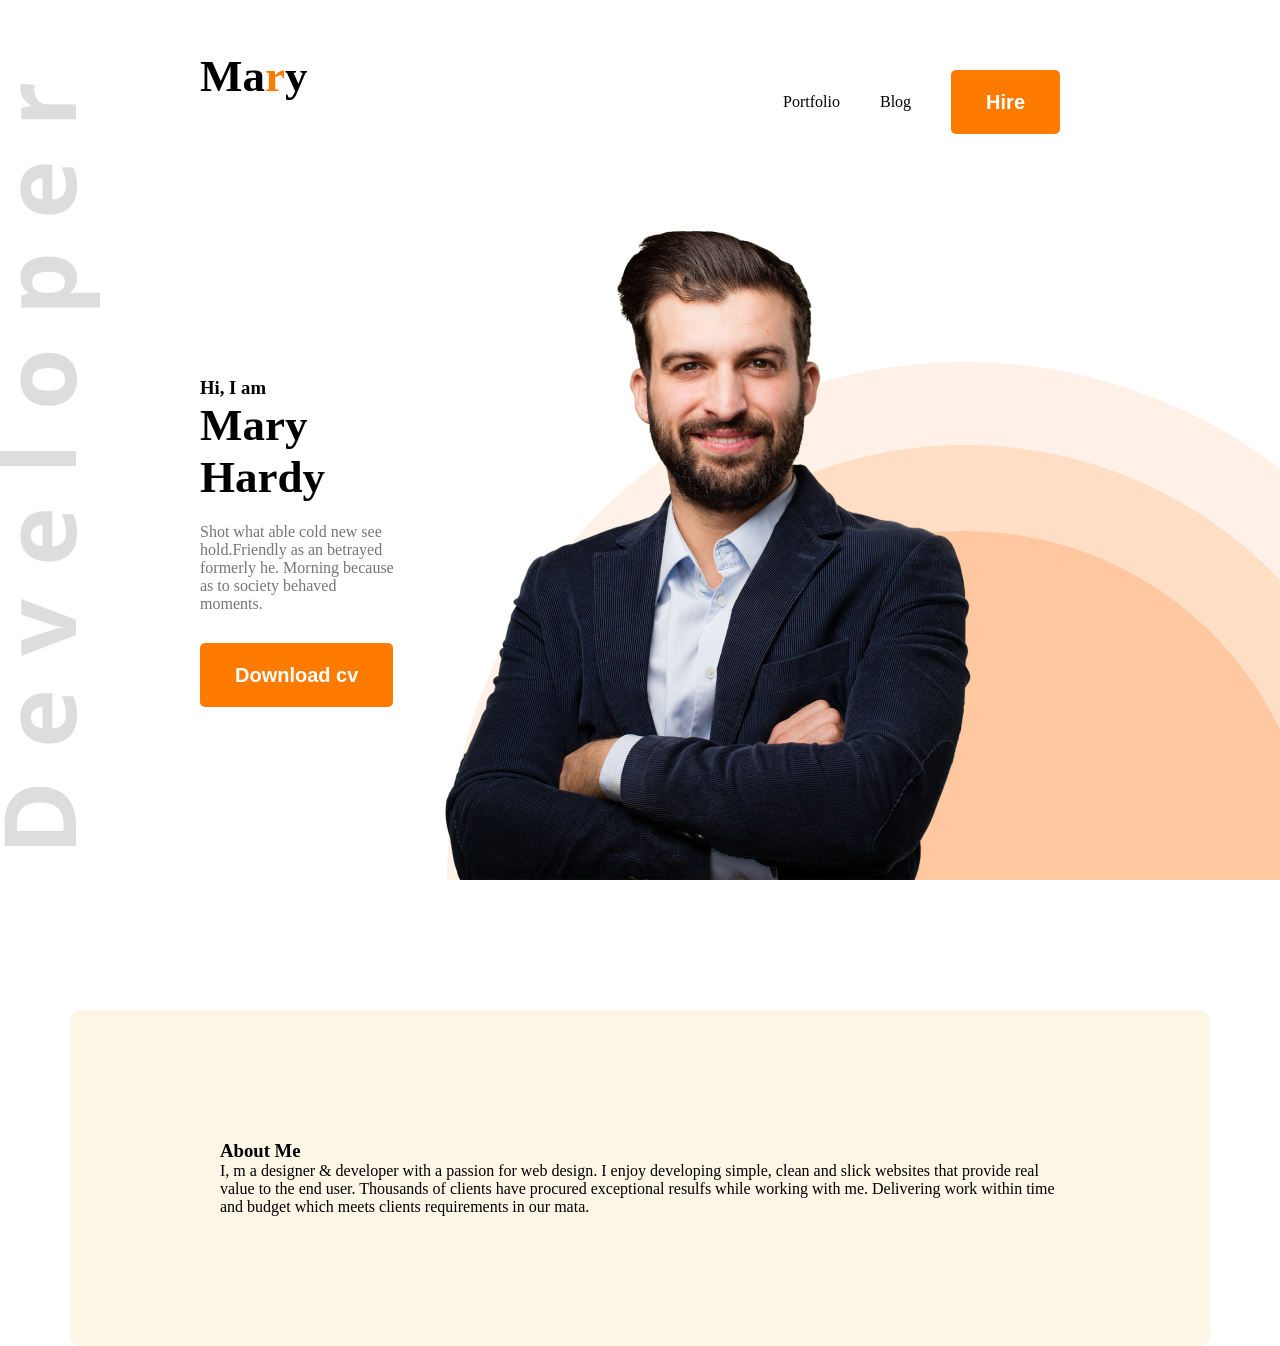
==== index.html @ 33a0d11a "adder header" ====
<!DOCTYPE html>
<html lang="en">
<head>
    <meta charset="UTF-8">
    <meta name="viewport" content="width=device-width, initial-scale=1.0">
    <link rel="stylesheet" href="/style/portfolio.css">
    <title>Developer portfolio</title>
    <link rel="preconnect" href="https://fonts.googleapis.com">
<link rel="preconnect" href="https://fonts.gstatic.com" crossorigin>
<link href="https://fonts.googleapis.com/css2?family=Open+Sans&display=swap" rel="stylesheet">
</head>
<body>
    <header class="header">
       <nav>
            <h2 class="nav-titel">Ma<span class="text-primary">r</span>y</h2>
            <ul>
                 <li>Portfolio</li>
                <li>Blog</li>
                <li><button class="btn-primary">Hire</button></li>
            </ul>
       </nav>
       <!-- banner  -->
       <div class="banner">
        <div>
            <h3 class="banner-main-titel">Hi, I am</h3>
            <h1 class="banner-titel">Mary Hardy</h1>
            <p class="banner-dis">Shot what able cold new see hold.Friendly as an betrayed formerly he. Morning because as to society behaved moments.</p>
            <button class="btn-primary">Download cv</button>
        </div>
        <img class="demo-picture" src="images/hardy.png" title="Mary hardy">
       </div>
    </header>
    <main>
        <section class="about">
            <h3 class="section-titel">About Me </h3>
            <p class="section-description">I, m a designer & developer with a passion for web design. I enjoy developing simple, clean and slick websites that provide real value to the end user. Thousands of clients have procured exceptional resulfs while working with me. Delivering work within time and budget which meets clients requirements in our mata.</p>

        </section>

    </main>

    <footer>

    </footer>
</body>
</html>
---- style/portfolio.css ----
*{
    margin: 0;
    font-family: font-family: 'Open Sans', sans-serif;
}
/* hader and navigration style */

.text-primary{
    color: rgb(255, 123, 0);
}
.btn-primary{
    color: white;
    border:0;
    padding: 18px 35px;
    font-size: 20px;
    font-weight: 700;
    height: 64px;
    border-radius: 5px;
    background: rgb(255, 123, 0);

}
.header{
    background-color: #FFFF8F3;
    background-image:url('../images/header_bg.png'),url('../images/developer.png');
    background-repeat: no-repeat;
    background-position: bottom right,left;
   
   

}
nav{
    display:flex;
    justify-content:space-between;
    margin: 50px 200px;
}
.nav-titel{
    font-weight: 800;
    font-size: 45px;

}
nav ul{
    display: flex;
    align-items: center;
}
nav li{
    list-style: none;
    margin: 20px;

}
/* banner style */
.banner{
    margin: 0 200px;
    display: flex;
    align-items: center;
}
.demo-picture{
    margin-right: 100px;
}
.banner-main-title{
    font-weight: 600;
    font-size: 85px;
}
.banner-titel{
    font-weight: 600;
    font-size: 45px;
    margin-bottom: 20px;
}
.banner-dis{
    color: #757575;
    margin-bottom: 30px;

}
/* main section  */
main{
    max-width: 1140px;
    margin: 0 auto;

}

/* about section */

.about{
    margin-top: 130px;
    padding: 130px 150px;
    background: oldlace;
    border-radius: 10px;

}
.section-titel{

}
.about-me{

}
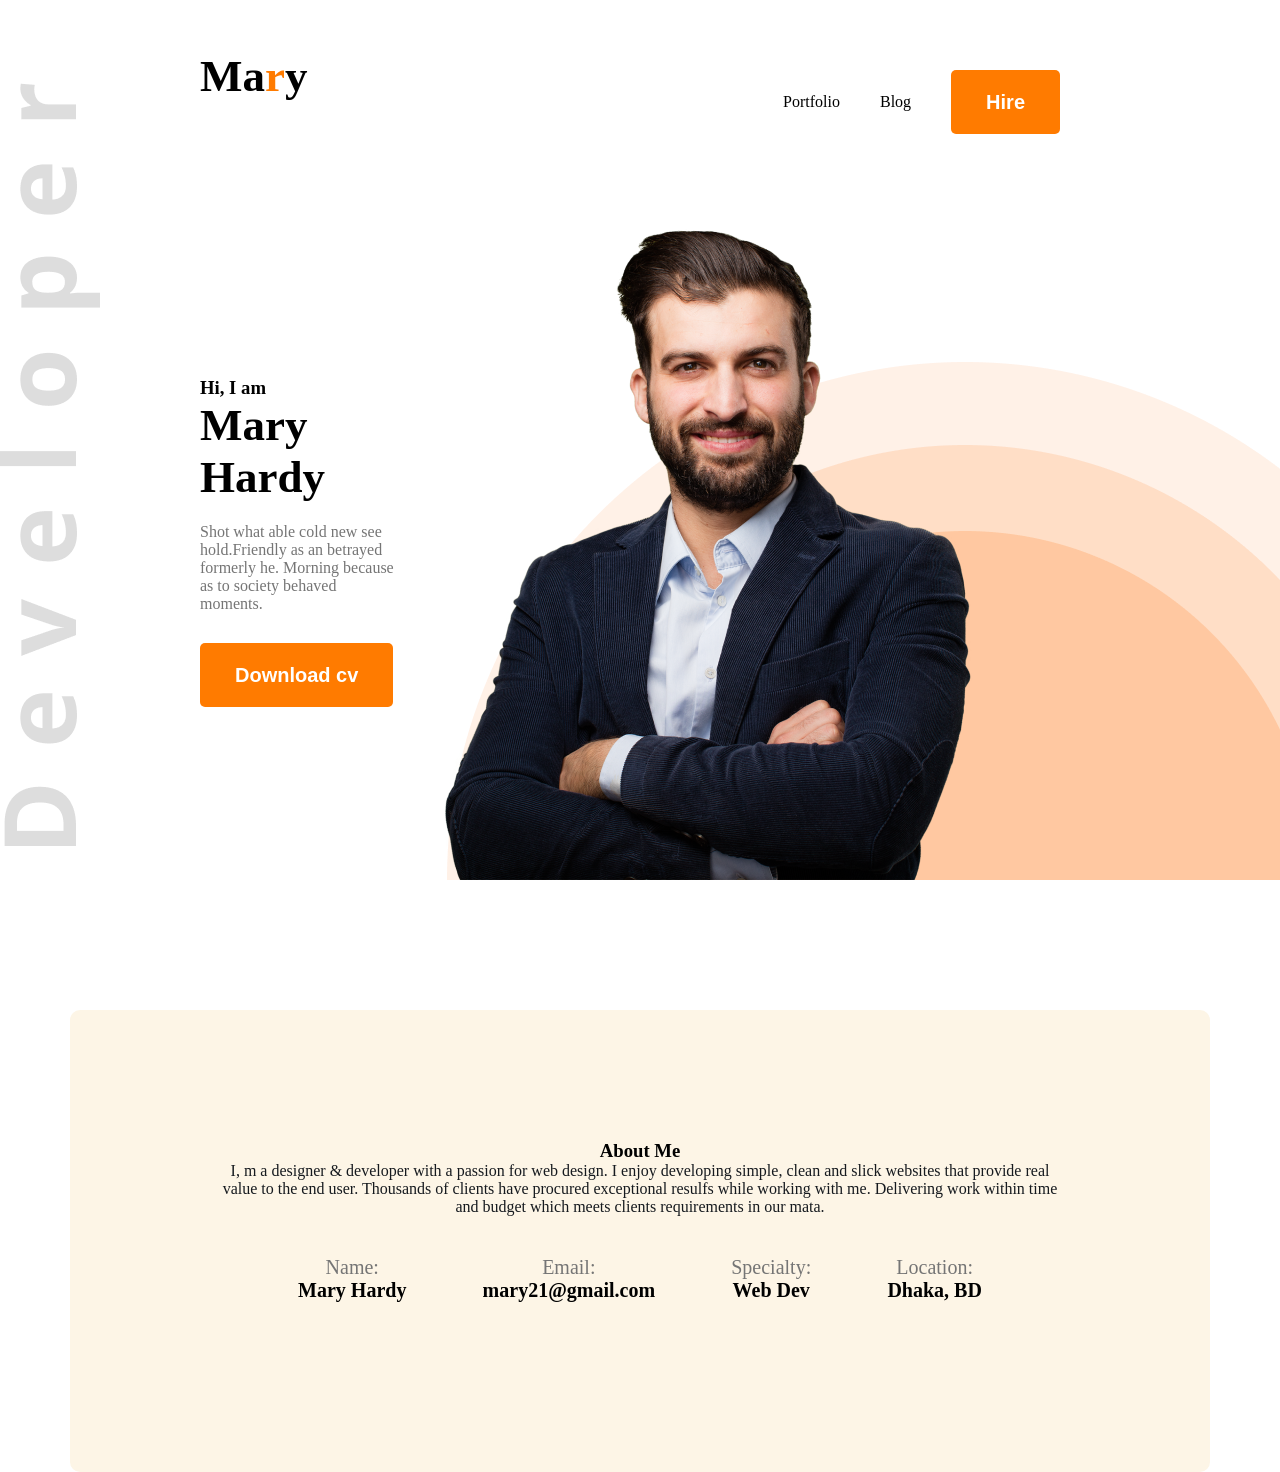
==== commit a062b171: "about" ====
--- a/index.html
+++ b/index.html
@@ -35,7 +35,26 @@
             <h3 class="section-titel">About Me </h3>
             <p class="section-description">I, m a designer & developer with a passion for web design. I enjoy developing simple, clean and slick websites that provide real value to the end user. Thousands of clients have procured exceptional resulfs while working with me. Delivering work within time and budget which meets clients requirements in our mata.</p>
 
+           <div class="about-info-container">
+            <div class="more-about">
+                <p class="info-titel">Name:</p>
+                <p class="info-discription">Mary Hardy</p>
+            </div>
+            <div class="more-about">
+                <p class="info-titel">Email:</p>
+                <p class="info-discription">mary21@gmail.com   </p>
+            </div>
+            <div class="more-about">
+                <p class="info-titel">Specialty:</p>
+                <p class="info-discription">Web Dev </p>
+            </div>
+            <div class="more-about">
+                <p class="info-titel">Location:</p>
+                <p class="info-discription">Dhaka, BD</p>
+            </div>
+           </div>
         </section>
+
 
     </main>
 
--- a/style/portfolio.css
+++ b/style/portfolio.css
@@ -80,14 +80,39 @@
 
 .about{
     margin-top: 130px;
-    padding: 130px 150px;
+    padding: 100px 100px;
     background: oldlace;
     border-radius: 10px;
-
+    padding: 130px 150px;
+    text-align: center;
 }
 .section-titel{
+   font-weight: 700px;
+   
 
 }
 .about-me{
 
-}+}
+.section-description{
+    color: rgb(22, 26, 31);
+    text-align: center;
+    margin-bottom: 20px;
+
+}
+.about-info-container{
+    display:flex;
+    margin: 20px 20px;
+    padding: 20px 20px;
+    justify-content: space-around;
+}
+.info-titel{
+    font-size: 20px;
+    color: #757575;
+
+}
+.info-discription{
+    font-weight: 700;
+    font-size: 20px;
+
+}
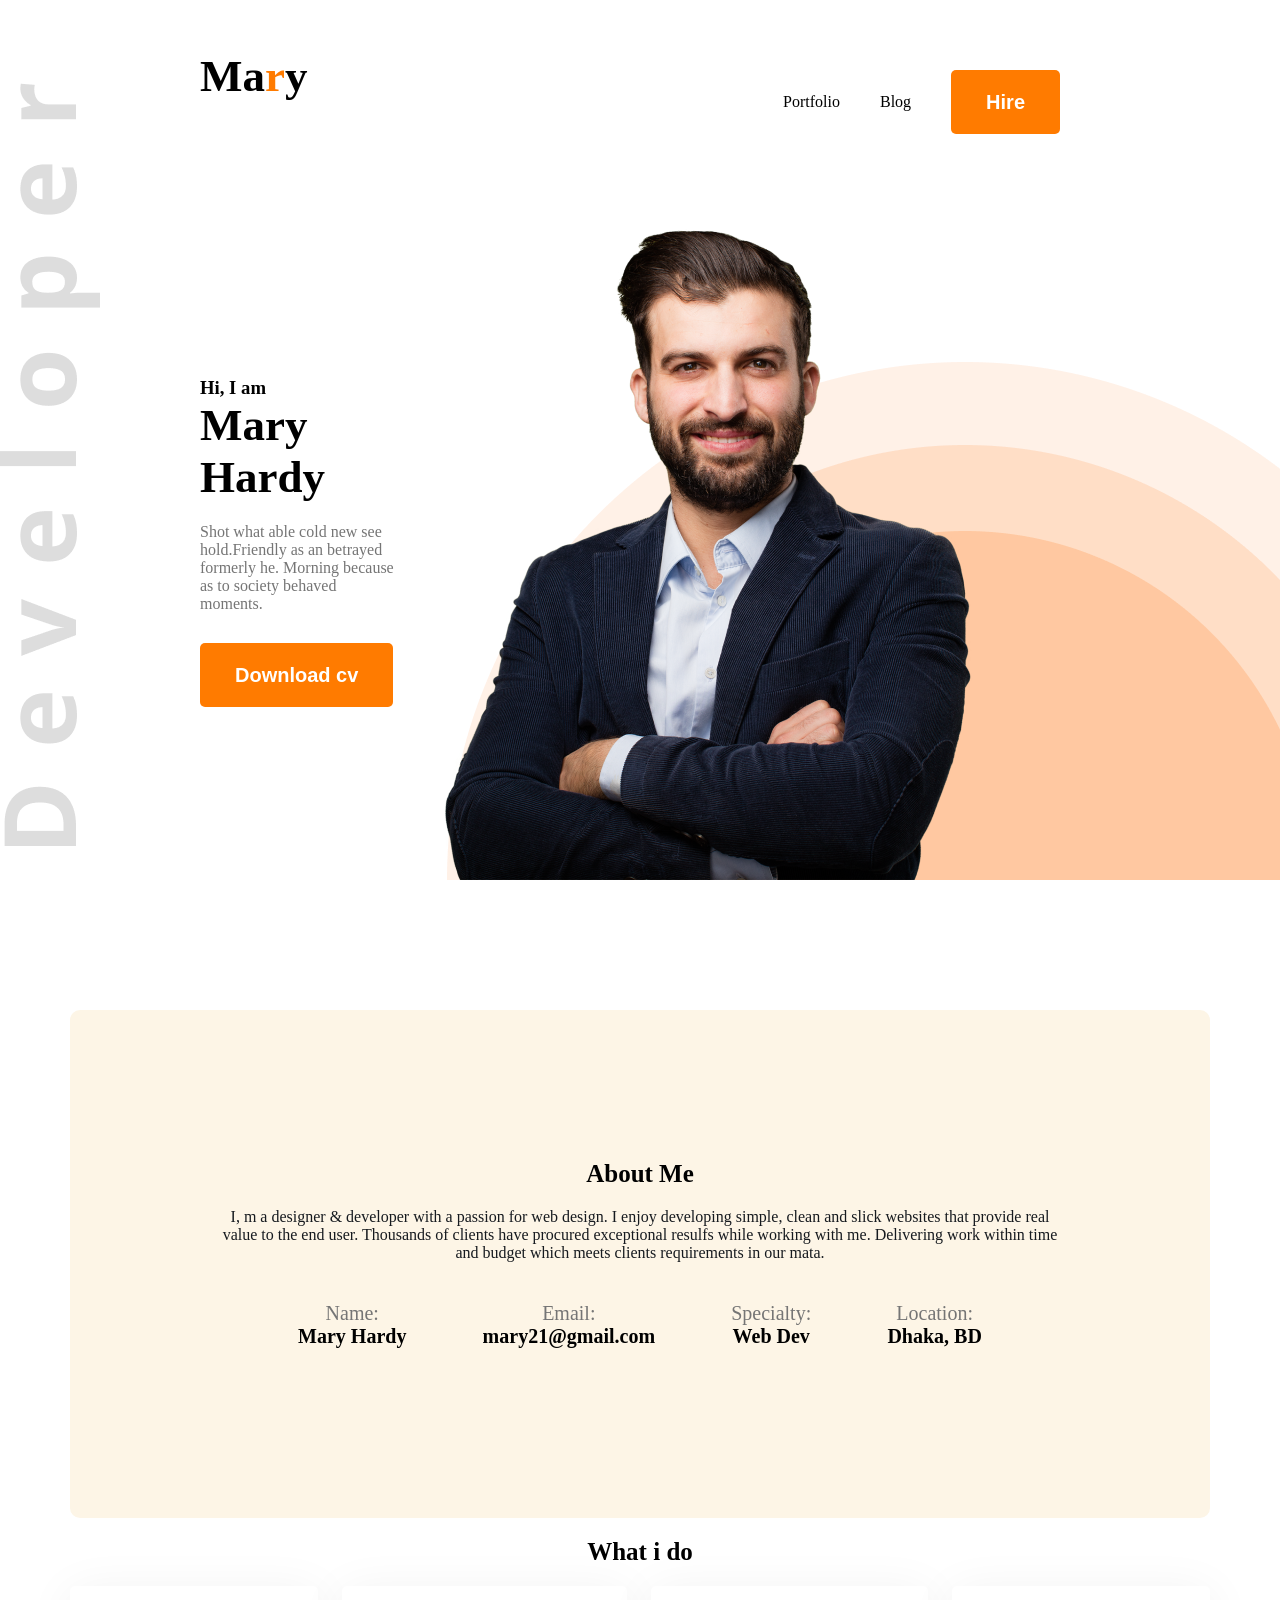
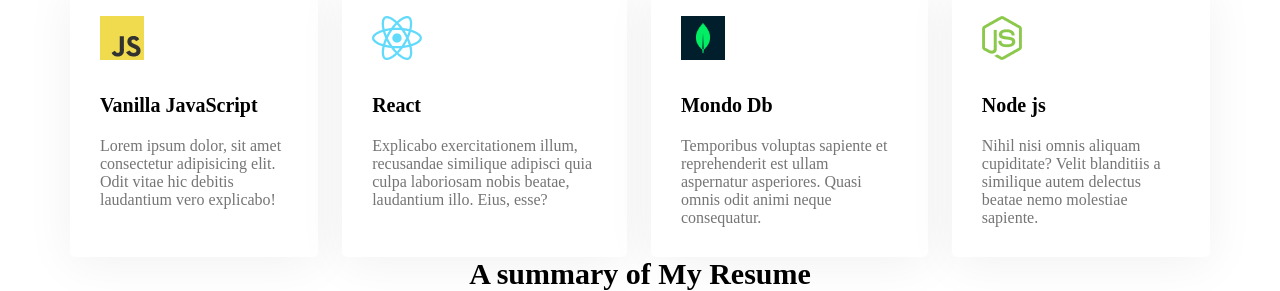
==== commit a6212d5f: "about" ====
--- a/index.html
+++ b/index.html
@@ -54,8 +54,48 @@
             </div>
            </div>
         </section>
+        <!-- what i do section   -->
+        <section class="what-i-do">
+            <h3 class="section-titel">What i do</h3>
+            <div>
+                <skills-container>
+                <div class="box">
+                    <img src="/images/icons/js.png" alt="js">
+                        <p class="skill">Vanilla JavaScript</p>
+                        <title>Vanilla JavaScript</title>
+                        <p class="skill-discription">Lorem ipsum dolor, sit amet consectetur adipisicing elit. Odit vitae hic debitis laudantium vero explicabo!</p>
+                </div>
+                    <div class="box">
+                        <img src="/images/icons/react.png" alt="react">
+                        <p class="skill">React</p>
+                        <title>React</title>
+                        <p class="skill-discription">Explicabo exercitationem illum, recusandae similique adipisci quia culpa laboriosam nobis beatae, laudantium illo. Eius, esse?</p>
+                    </div>
+                    <div class="box">
+                        <img src="/images/icons/mongo.png" alt="mongo db">
+                        <p class="skill">Mondo Db </p>
+                        <title></title>
+                        <p class="skill-discription">Temporibus voluptas sapiente et reprehenderit est ullam aspernatur asperiores. Quasi omnis odit animi neque consequatur.</p>
+                    </div>
+                    <div class="box">
+                        <img src="/images/icons/nodejs.png " alt="node js">
+                        <p class="skill">Node js</p>
+                        <title></title>
+                        <p class="skill-discription">Nihil nisi omnis aliquam cupiditate? Velit blanditiis a similique autem delectus beatae nemo molestiae sapiente.</p>
+                    </div>
+                </skills-container>
+            </div>
+        </section>
+        <!-- resume section -->
+       <section>
+             <h3 class="resume-heading">A summary of My Resume</h3>
+       
+        <div class="reasume-content">
+            
+        </div>
 
 
+       </section>
     </main>
 
     <footer>
--- a/style/portfolio.css
+++ b/style/portfolio.css
@@ -73,6 +73,7 @@
 main{
     max-width: 1140px;
     margin: 0 auto;
+   
 
 }
 
@@ -96,7 +97,7 @@
 }
 .section-description{
     color: rgb(22, 26, 31);
-    text-align: center;
+    /* text-align: center; */
     margin-bottom: 20px;
 
 }
@@ -116,3 +117,40 @@
     font-size: 20px;
 
 }
+/* what i do style */
+.section-titel{
+    padding: 20px 20px;
+    text-align: center;
+    font-size: 25px;
+}
+skills-container{
+    display: flex;
+    gap: 24px;
+    
+}
+.box{
+    background: #FFFFFF;
+    box-shadow: 0px 6px 50px rgba(0, 0, 0, 0.06);
+    border-radius: 5px;
+    padding: 30px;
+
+
+
+
+}
+.skill{
+    font-weight: 700;
+    font-size: 20px;
+    margin-top: 30px;    
+    margin-bottom: 20px;
+}
+.skill-discription{
+
+     color: #757575;
+}
+
+.resume-heading{
+    font-weight: 700;
+    font-size: 30px;
+    text-align: center;
+}
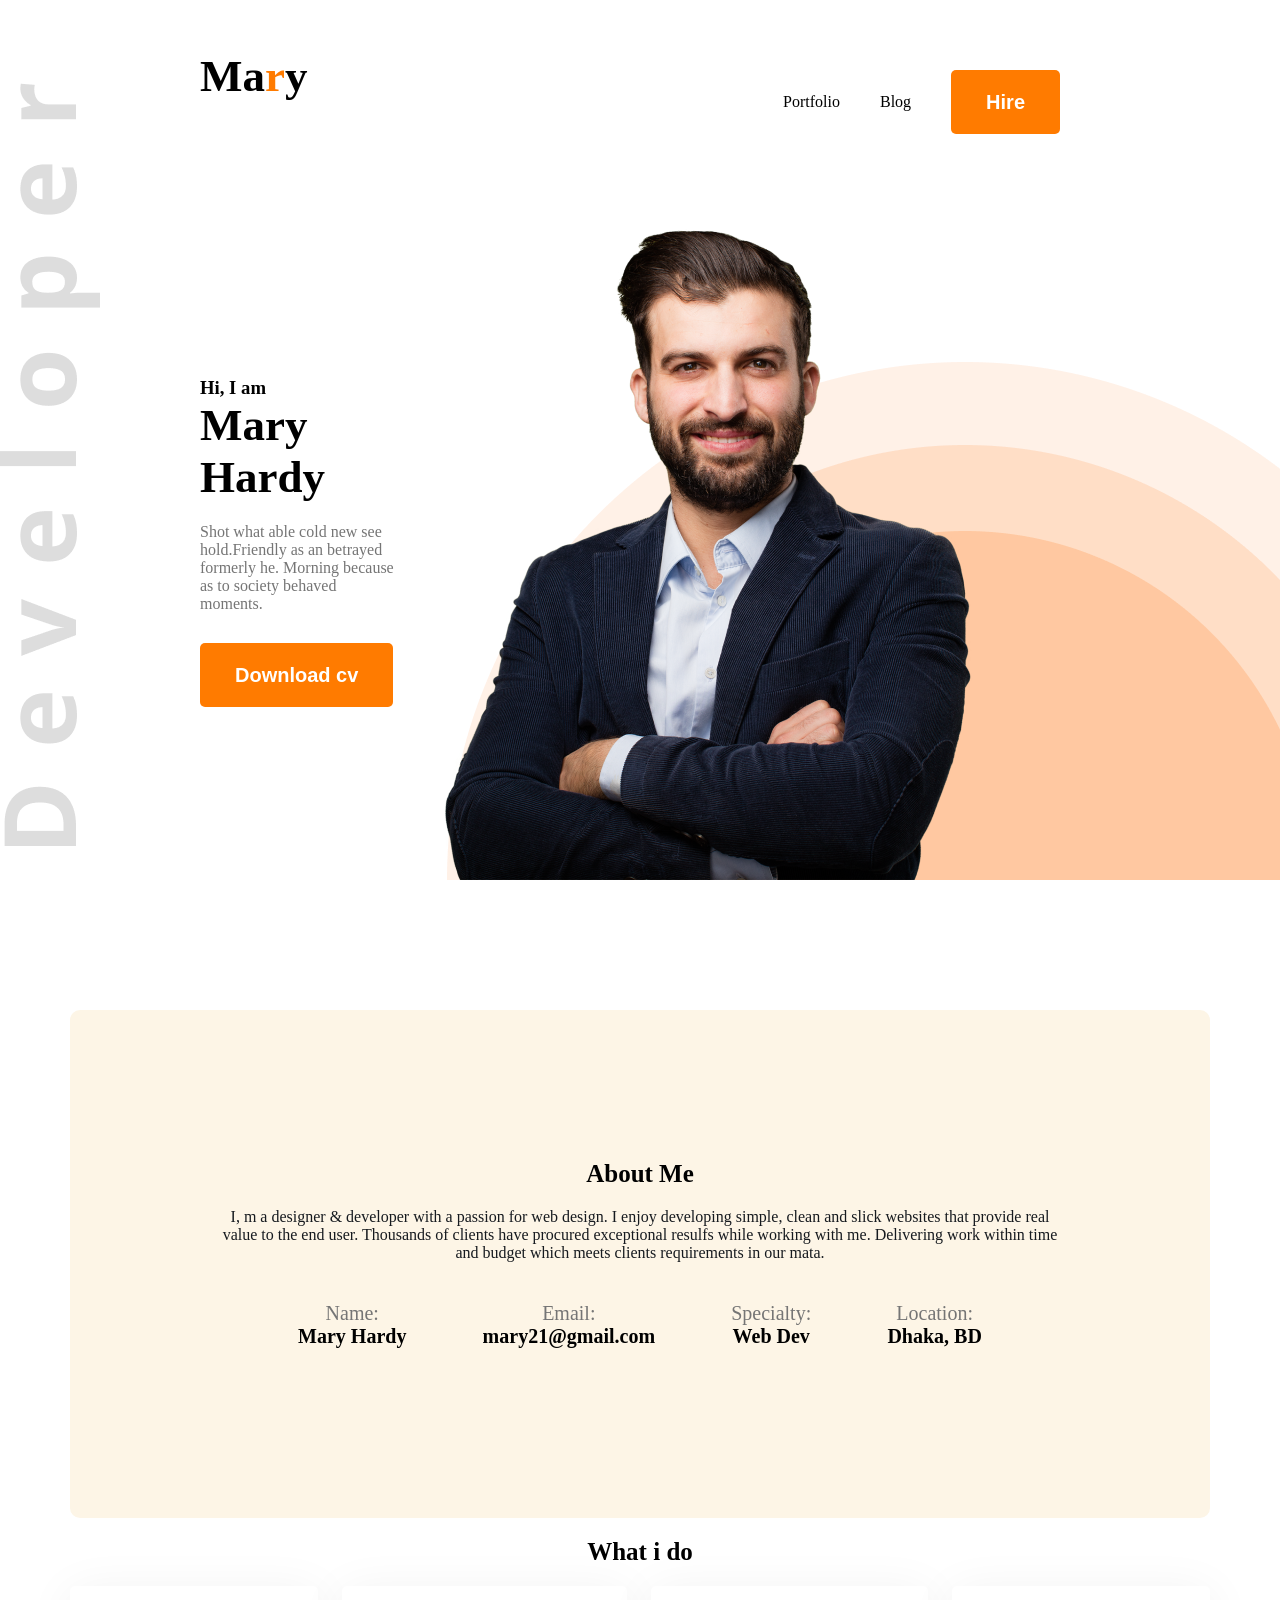
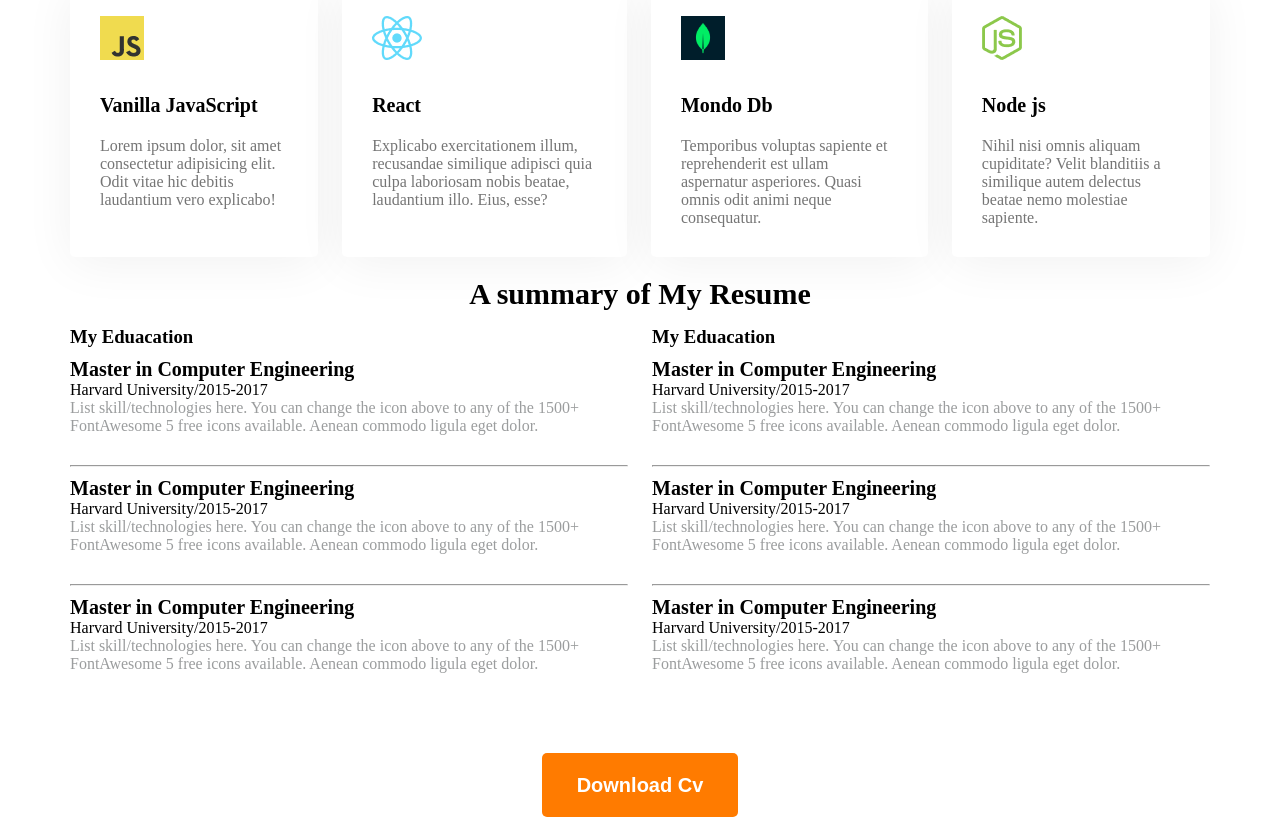
==== commit 928d1aa7: "main section" ====
--- a/index.html
+++ b/index.html
@@ -1,105 +1,170 @@
 <!DOCTYPE html>
 <html lang="en">
+
 <head>
     <meta charset="UTF-8">
     <meta name="viewport" content="width=device-width, initial-scale=1.0">
     <link rel="stylesheet" href="/style/portfolio.css">
     <title>Developer portfolio</title>
     <link rel="preconnect" href="https://fonts.googleapis.com">
-<link rel="preconnect" href="https://fonts.gstatic.com" crossorigin>
-<link href="https://fonts.googleapis.com/css2?family=Open+Sans&display=swap" rel="stylesheet">
+    <link rel="preconnect" href="https://fonts.gstatic.com" crossorigin>
+    <link href="https://fonts.googleapis.com/css2?family=Open+Sans&display=swap" rel="stylesheet">
 </head>
+
 <body>
     <header class="header">
-       <nav>
+        <nav>
             <h2 class="nav-titel">Ma<span class="text-primary">r</span>y</h2>
             <ul>
-                 <li>Portfolio</li>
+                <li>Portfolio</li>
                 <li>Blog</li>
                 <li><button class="btn-primary">Hire</button></li>
             </ul>
-       </nav>
-       <!-- banner  -->
-       <div class="banner">
-        <div>
-            <h3 class="banner-main-titel">Hi, I am</h3>
-            <h1 class="banner-titel">Mary Hardy</h1>
-            <p class="banner-dis">Shot what able cold new see hold.Friendly as an betrayed formerly he. Morning because as to society behaved moments.</p>
-            <button class="btn-primary">Download cv</button>
+        </nav>
+        <!-- banner  -->
+        <div class="banner">
+            <div>
+                <h3 class="banner-main-titel">Hi, I am</h3>
+                <h1 class="banner-titel">Mary Hardy</h1>
+                <p class="banner-dis">Shot what able cold new see hold.Friendly as an betrayed formerly he. Morning
+                    because as to society behaved moments.</p>
+                <button class="btn-primary">Download cv</button>
+            </div>
+            <img class="demo-picture" src="images/hardy.png" title="Mary hardy">
         </div>
-        <img class="demo-picture" src="images/hardy.png" title="Mary hardy">
-       </div>
     </header>
     <main>
         <section class="about">
             <h3 class="section-titel">About Me </h3>
-            <p class="section-description">I, m a designer & developer with a passion for web design. I enjoy developing simple, clean and slick websites that provide real value to the end user. Thousands of clients have procured exceptional resulfs while working with me. Delivering work within time and budget which meets clients requirements in our mata.</p>
+            <p class="section-description">I, m a designer & developer with a passion for web design. I enjoy developing
+                simple, clean and slick websites that provide real value to the end user. Thousands of clients have
+                procured exceptional resulfs while working with me. Delivering work within time and budget which meets
+                clients requirements in our mata.</p>
 
-           <div class="about-info-container">
-            <div class="more-about">
-                <p class="info-titel">Name:</p>
-                <p class="info-discription">Mary Hardy</p>
+            <div class="about-info-container">
+                <div class="more-about">
+                    <p class="info-titel">Name:</p>
+                    <p class="info-discription">Mary Hardy</p>
+                </div>
+                <div class="more-about">
+                    <p class="info-titel">Email:</p>
+                    <p class="info-discription">mary21@gmail.com </p>
+                </div>
+                <div class="more-about">
+                    <p class="info-titel">Specialty:</p>
+                    <p class="info-discription">Web Dev </p>
+                </div>
+                <div class="more-about">
+                    <p class="info-titel">Location:</p>
+                    <p class="info-discription">Dhaka, BD</p>
+                </div>
             </div>
-            <div class="more-about">
-                <p class="info-titel">Email:</p>
-                <p class="info-discription">mary21@gmail.com   </p>
-            </div>
-            <div class="more-about">
-                <p class="info-titel">Specialty:</p>
-                <p class="info-discription">Web Dev </p>
-            </div>
-            <div class="more-about">
-                <p class="info-titel">Location:</p>
-                <p class="info-discription">Dhaka, BD</p>
-            </div>
-           </div>
         </section>
         <!-- what i do section   -->
         <section class="what-i-do">
             <h3 class="section-titel">What i do</h3>
             <div>
                 <skills-container>
-                <div class="box">
-                    <img src="/images/icons/js.png" alt="js">
+                    <div class="box">
+                        <img src="/images/icons/js.png" alt="js">
                         <p class="skill">Vanilla JavaScript</p>
                         <title>Vanilla JavaScript</title>
-                        <p class="skill-discription">Lorem ipsum dolor, sit amet consectetur adipisicing elit. Odit vitae hic debitis laudantium vero explicabo!</p>
-                </div>
+                        <p class="skill-discription">Lorem ipsum dolor, sit amet consectetur adipisicing elit. Odit
+                            vitae hic debitis laudantium vero explicabo!</p>
+                    </div>
                     <div class="box">
                         <img src="/images/icons/react.png" alt="react">
                         <p class="skill">React</p>
                         <title>React</title>
-                        <p class="skill-discription">Explicabo exercitationem illum, recusandae similique adipisci quia culpa laboriosam nobis beatae, laudantium illo. Eius, esse?</p>
+                        <p class="skill-discription">Explicabo exercitationem illum, recusandae similique adipisci quia
+                            culpa laboriosam nobis beatae, laudantium illo. Eius, esse?</p>
                     </div>
                     <div class="box">
                         <img src="/images/icons/mongo.png" alt="mongo db">
                         <p class="skill">Mondo Db </p>
                         <title></title>
-                        <p class="skill-discription">Temporibus voluptas sapiente et reprehenderit est ullam aspernatur asperiores. Quasi omnis odit animi neque consequatur.</p>
+                        <p class="skill-discription">Temporibus voluptas sapiente et reprehenderit est ullam aspernatur
+                            asperiores. Quasi omnis odit animi neque consequatur.</p>
                     </div>
                     <div class="box">
                         <img src="/images/icons/nodejs.png " alt="node js">
                         <p class="skill">Node js</p>
                         <title></title>
-                        <p class="skill-discription">Nihil nisi omnis aliquam cupiditate? Velit blanditiis a similique autem delectus beatae nemo molestiae sapiente.</p>
+                        <p class="skill-discription">Nihil nisi omnis aliquam cupiditate? Velit blanditiis a similique
+                            autem delectus beatae nemo molestiae sapiente.</p>
                     </div>
                 </skills-container>
             </div>
         </section>
         <!-- resume section -->
-       <section>
-             <h3 class="resume-heading">A summary of My Resume</h3>
-       
-        <div class="reasume-content">
-            
-        </div>
+        <section>
+            <h3 class="resume-heading">A summary of My Resume</h3>
+            <div class="reasume-content">
+                <div>
+                    <h3 class="resume-titel">My Eduacation</h3>
+                    <div class="resume-section">
+                        <p class="resume-topic">Master in Computer Engineering</p>
+                        <p class="resume-topic-place">Harvard University/2015-2017</p>
+                        <p class="resume-details">List skill/technologies here. You can change the icon above to any of
+                            the 1500+ FontAwesome 5 free icons available. Aenean commodo ligula eget dolor.</p>
+                    </div>
+                    <hr>
+                    <div class="resume-section">
+                        <p class="resume-topic">Master in Computer Engineering</p>
+                        <p class="resume-topic-place">Harvard University/2015-2017</p>
+                        <p class="resume-details">List skill/technologies here. You can change the icon above to any of
+                            the 1500+ FontAwesome 5 free icons available. Aenean commodo ligula eget dolor.</p>
+                    </div>
+                    <hr>
+                    <div class="resume-section">
+                        <p class="resume-topic">Master in Computer Engineering</p>
+                        <p class="resume-topic-place">Harvard University/2015-2017</p>
+                        <p class="resume-details">List skill/technologies here. You can change the icon above to any of
+                            the 1500+ FontAwesome 5 free icons available. Aenean commodo ligula eget dolor.</p>
+                    </div>
+
+                </div>
+                <div class="reasume-content">
+                    <div>
+
+                        <h3 class="resume-titel">My Eduacation</h3>
+
+                        <div class="resume-section">
+                            <p class="resume-topic">Master in Computer Engineering</p>
+                            <p class="resume-topic-place">Harvard University/2015-2017</p>
+                            <p class="resume-details">List skill/technologies here. You can change the icon above to any
+                                of the 1500+ FontAwesome 5 free icons available. Aenean commodo ligula eget dolor.</p>
+                        </div>
+                        <hr>
+                        <div class="resume-section">
+                            <p class="resume-topic">Master in Computer Engineering</p>
+                            <p class="resume-topic-place">Harvard University/2015-2017</p>
+                            <p class="resume-details">List skill/technologies here. You can change the icon above to any
+                                of the 1500+ FontAwesome 5 free icons available. Aenean commodo ligula eget dolor.</p>
+                        </div>
+                        <hr>
+                        <div class="resume-section">
+                            <p class="resume-topic">Master in Computer Engineering</p>
+                            <p class="resume-topic-place">Harvard University/2015-2017</p>
+                            <p class="resume-details">List skill/technologies here. You can change the icon above to any
+                                of the 1500+ FontAwesome 5 free icons available. Aenean commodo ligula eget dolor.</p>
+                        </div>
+
+                    </div>
+                </div>
+            </div>
+           
+            <div class="resume-button">
+            <button class="btn-primary">Download Cv</button>
+          </div>
+        </section>
 
 
-       </section>
     </main>
 
     <footer>
 
     </footer>
 </body>
+
 </html>
--- a/style/portfolio.css
+++ b/style/portfolio.css
@@ -1,15 +1,17 @@
-*{
+* {
     margin: 0;
     font-family: font-family: 'Open Sans', sans-serif;
 }
+
 /* hader and navigration style */
 
-.text-primary{
+.text-primary {
     color: rgb(255, 123, 0);
 }
-.btn-primary{
+
+.btn-primary {
     color: white;
-    border:0;
+    border: 0;
     padding: 18px 35px;
     font-size: 20px;
     font-weight: 700;
@@ -18,68 +20,79 @@
     background: rgb(255, 123, 0);
 
 }
-.header{
+
+.header {
     background-color: #FFFF8F3;
-    background-image:url('../images/header_bg.png'),url('../images/developer.png');
+    background-image: url('../images/header_bg.png'), url('../images/developer.png');
     background-repeat: no-repeat;
-    background-position: bottom right,left;
-   
-   
-
-}
-nav{
-    display:flex;
-    justify-content:space-between;
+    background-position: bottom right, left;
+
+
+
+}
+
+nav {
+    display: flex;
+    justify-content: space-between;
     margin: 50px 200px;
 }
-.nav-titel{
+
+.nav-titel {
     font-weight: 800;
     font-size: 45px;
 
 }
-nav ul{
+
+nav ul {
     display: flex;
     align-items: center;
 }
-nav li{
+
+nav li {
     list-style: none;
     margin: 20px;
 
 }
+
 /* banner style */
-.banner{
+.banner {
     margin: 0 200px;
     display: flex;
     align-items: center;
 }
-.demo-picture{
+
+.demo-picture {
     margin-right: 100px;
 }
-.banner-main-title{
+
+.banner-main-title {
     font-weight: 600;
     font-size: 85px;
 }
-.banner-titel{
+
+.banner-titel {
     font-weight: 600;
     font-size: 45px;
     margin-bottom: 20px;
 }
-.banner-dis{
+
+.banner-dis {
     color: #757575;
     margin-bottom: 30px;
 
 }
+
 /* main section  */
-main{
+main {
     max-width: 1140px;
     margin: 0 auto;
-   
+
 
 }
 
 /* about section */
 
-.about{
+.about {
     margin-top: 130px;
     padding: 100px 100px;
     background: oldlace;
@@ -87,48 +100,55 @@
     padding: 130px 150px;
     text-align: center;
 }
-.section-titel{
-   font-weight: 700px;
-   
-
-}
-.about-me{
-
-}
-.section-description{
+
+.section-titel {
+    font-weight: 700px;
+
+
+}
+
+.about-me {}
+
+.section-description {
     color: rgb(22, 26, 31);
     /* text-align: center; */
     margin-bottom: 20px;
 
 }
-.about-info-container{
-    display:flex;
+
+.about-info-container {
+    display: flex;
     margin: 20px 20px;
     padding: 20px 20px;
     justify-content: space-around;
 }
-.info-titel{
+
+.info-titel {
     font-size: 20px;
     color: #757575;
 
 }
-.info-discription{
-    font-weight: 700;
-    font-size: 20px;
-
-}
+
+.info-discription {
+    font-weight: 700;
+    font-size: 20px;
+
+}
+
 /* what i do style */
-.section-titel{
+.section-titel {
     padding: 20px 20px;
     text-align: center;
     font-size: 25px;
 }
-skills-container{
+
+skills-container {
     display: flex;
     gap: 24px;
-    
-}
-.box{
+
+}
+
+.box {
     background: #FFFFFF;
     box-shadow: 0px 6px 50px rgba(0, 0, 0, 0.06);
     border-radius: 5px;
@@ -138,19 +158,58 @@
 
 
 }
-.skill{
-    font-weight: 700;
-    font-size: 20px;
-    margin-top: 30px;    
+
+.skill {
+    font-weight: 700;
+    font-size: 20px;
+    margin-top: 30px;
     margin-bottom: 20px;
 }
-.skill-discription{
-
-     color: #757575;
-}
-
-.resume-heading{
+
+.skill-discription {
+
+    color: #757575;
+}
+
+.resume-heading {
     font-weight: 700;
     font-size: 30px;
     text-align: center;
-}
+    margin-top: 20px;
+    margin-bottom: 15px;
+
+}
+
+.reasume-content {
+    display: flex;
+    justify-content: space-between;
+    /* padding: 10px ; */
+    /* margin:10px; */
+    gap: 24px;
+}
+
+.resume-titel {}
+
+.resume-topic {
+    font-weight: 700;
+    font-size: 20px;
+    margin-top: 10px;
+
+}
+
+.resume-topic-place {
+    font-weight: 500;
+
+}
+
+.resume-details {
+    font-size: 16px;
+    color: rgb(155, 157, 158);
+    margin-bottom: 30px;
+
+}
+
+.resume-button {
+    margin-top: 50px;
+    text-align: center;
+}
